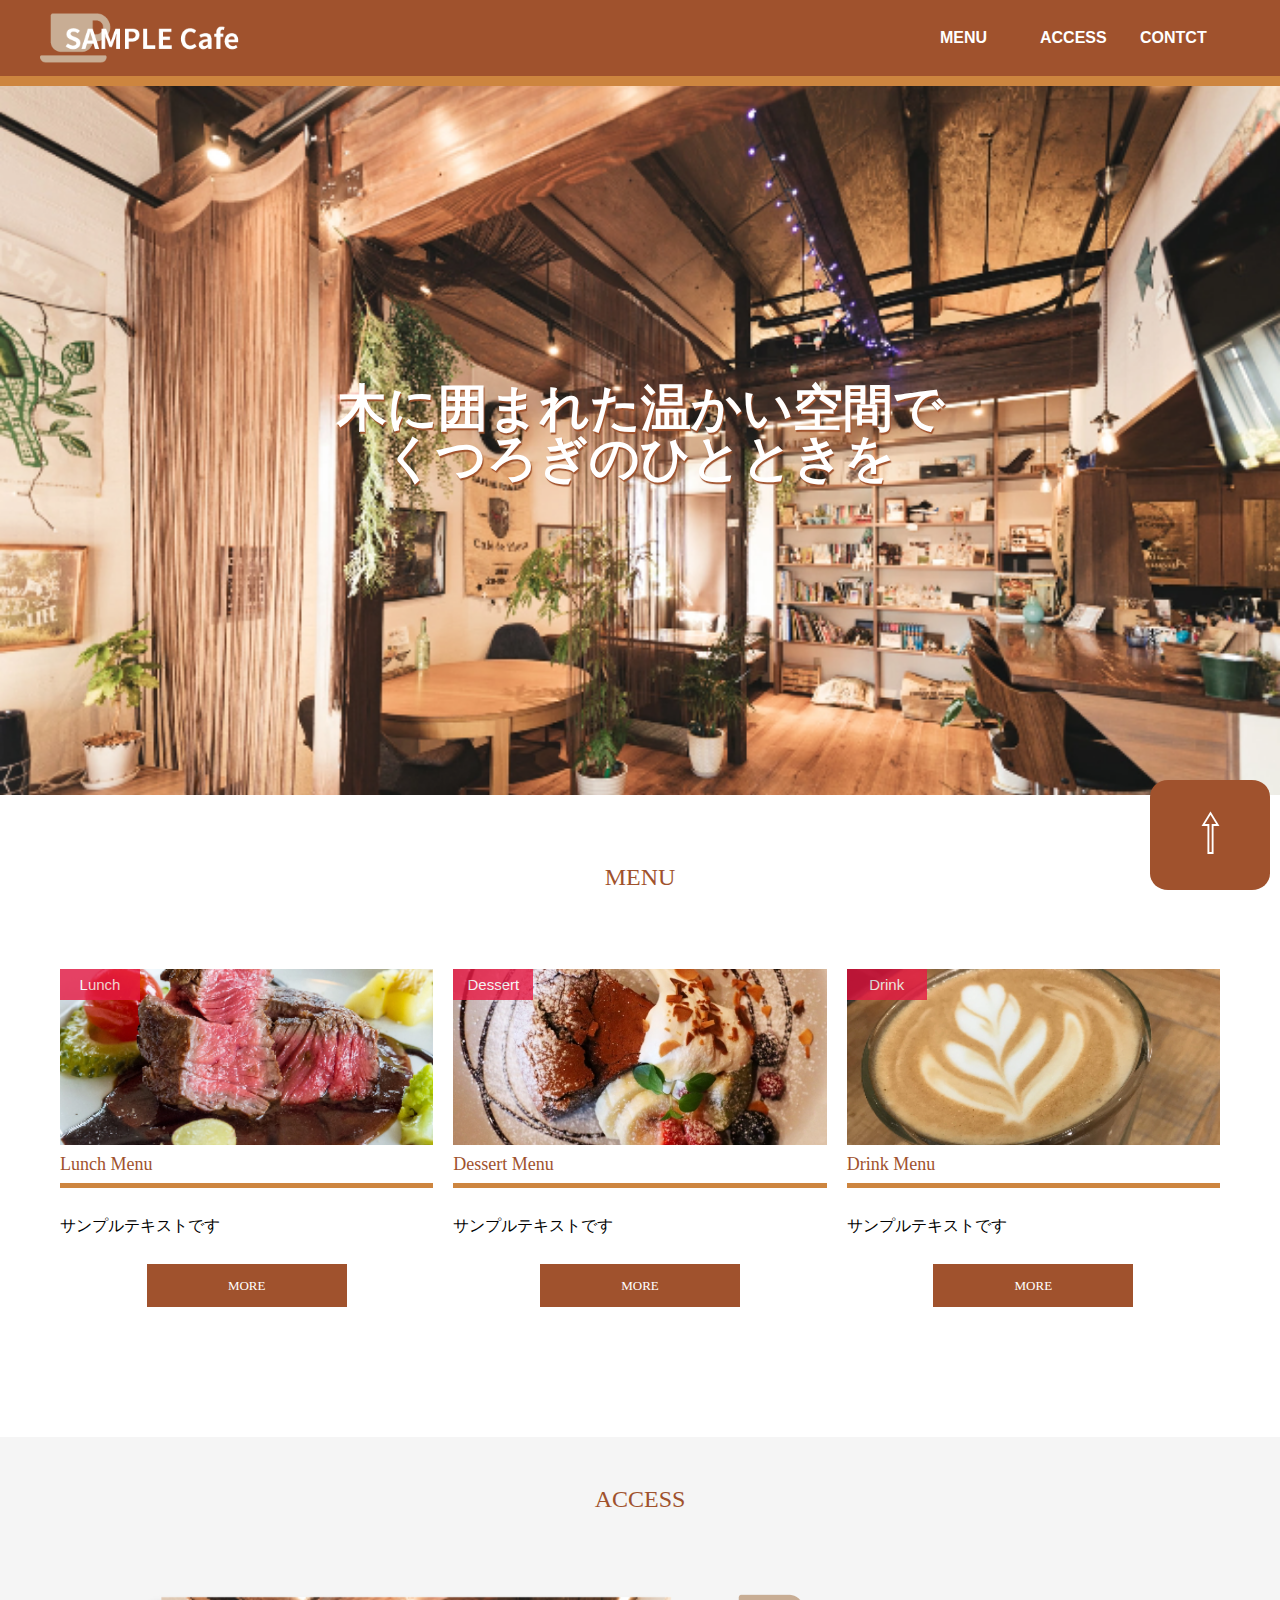
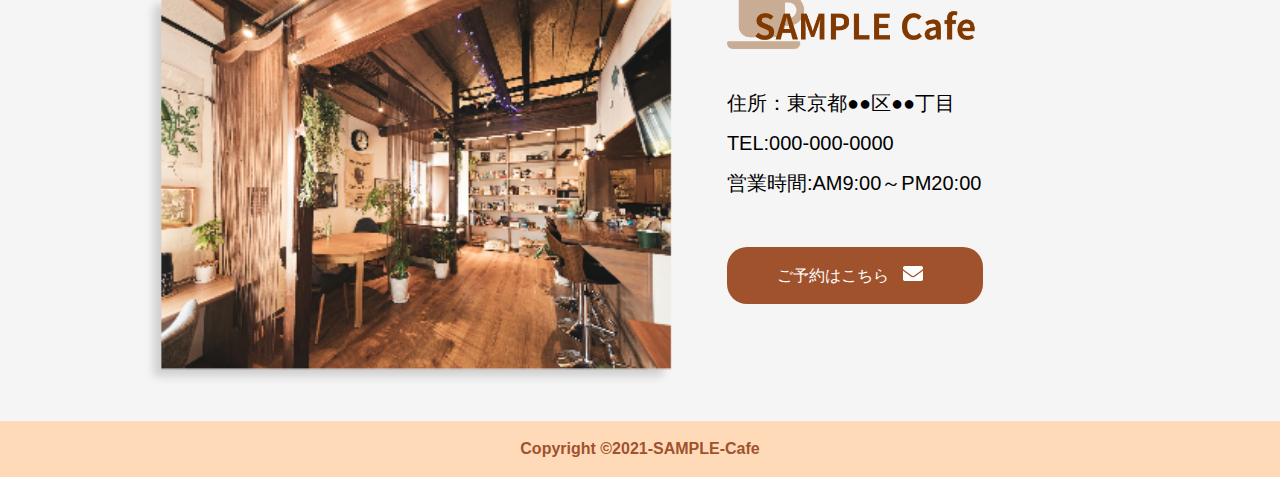
==== index.html @ 3b1fd4d7 "Merge branch 'master' of https://github.com/kiginoki90/test-cafe" ====
<!DOCTYPE html>
<html lang="ja">

<head>
  <meta charset="UTF-8">
  <meta http-equiv="X-UA-Compatible" content="IE=edge">
  <meta name="viewport" content="width=device-width, initial-scale=1.0">
  <title>SAMPLE Cafe</title>
  <link rel="stylesheet" href="reset.css">
  <link rel="stylesheet" href="cafe.css">
</head>

<body>
  <header>
    <div class="wrapper">
      <div class="header-flex">
        <h1><img src="images/header-logo.png" alt=""></h1>

        <nav id="nav-cafe">
          <ul>
            <li>
              <a class="nav-link" href="cafe.html">MENU</a>
            </li>
            <li>
              <a class="nav-link" href="cafe.html">ACCESS</a>
            </li>
            <li>
              <a class="nav-link" href="cafe.html">CONTCT</a>
            </li>
          </ul>
        </nav>


        <div class="openbtn1"><span></span><span></span><span></span></div>

      </div>
    </div>
  </header>


  <main>
    <div id="cafe-main">
      <span>木に囲まれた温かい空間で<br>くつろぎのひとときを</span>
    </div>

    <section>
      <h2>MENU</h2>
      <div id="menu">
        <div class="cafe-menu">
          <div class="menu-label">
            <img class="menu-img" src="images/Lunch.png" alt="Lunch Menu">
            <p>Lunch</p>
          </div>
          <h3>Lunch Menu</h3>
          <p>サンプルテキストです</p>
          <div class="menu-btn">
            <a class="menu-more" href="#">MORE</a>
          </div>
        </div>

        <div class="cafe-menu">
          <div class="menu-label">
            <img class="menu-img" src="images/Dessert.png" alt="Dessert Menu">
            <p>Dessert</p>
          </div>
          <h3>Dessert Menu</h3>
          <p>サンプルテキストです</p>
          <div class="menu-btn">
            <a class="menu-more" href="#">MORE</a>
          </div>
        </div>

        <div class="cafe-menu">
          <div class="menu-label">
            <img class="menu-img" src="images/drink.png" alt="drink menu">
            <p>Drink</p>
          </div>
          <h3>Drink Menu</h3>
          <p>サンプルテキストです</p>
          <div class="menu-btn">
            <a class="menu-more" href="#">MORE</a>
          </div>
        </div>
      </div>
    </section>

    <section id="access">
      <div>
        <h2>ACCESS</h2>

        <div id="access-cafe">

          <img id="access-img" src="images/access-image.png" alt="">

          <div id="access-logo">
            <h3> <img src="images/access-logo.png" alt=""> </h3>
            <address id="access-p">
              住所：東京都●●区●●丁目 <br>
              TEL:000-000-0000 <br>
              営業時間:AM9:00～PM20:00
            </address>
            <div id="access-btn">
              <a id="access-a" href="#">ご予約はこちら <img src="images/mail.png" alt=""></a>
            </div>
          </div>
        </div>


      </div>
    </section>

    <p id="back-btn">&#x21E7;</p>

    <footer>
      <span id="copyright">Copyright &copy;2021-SAMPLE-Cafe</span>
    </footer>
  </main>

  <script src="https://code.jquery.com/jquery-3.4.1.min.js"
    integrity="sha256-CSXorXvZcTkaix6Yvo6HppcZGetbYMGWSFlBw8HfCJo=" crossorigin="anonymous"></script>
  <script src="js/cafe.js"></script>

</body>
</html>
---- cafe.css ----
@charset "UTF-8";
.wrapper {
  max-width: 1200px;
  margin: 0 auto;
}

header {
  position: fixed;
  background-color: #a0522d;
  padding: 10px;
  width: 100%;
  top: 0;
  border-bottom: 10px solid #cd853f;
  z-index: 1000;
  margin: 0;
}
header h1 {
  width: 200px;
}
@media screen and (max-width: 767px) {
  header h1 {
    width: 150px;
    height: auto;
    margin: auto 30px;
  }
}
header #nav-cafe {
  width: 300px;
}
@media screen and (max-width: 767px) {
  header #nav-cafe {
    display: none;
  }
}
header #nav-cafe ul {
  display: flex;
}

.header-flex {
  display: flex;
  justify-content: space-between;
  align-items: center;
}

.openbtn1 {
  display: none;
}
@media screen and (max-width: 767px) {
  .openbtn1 {
    position: relative;
    /*ボタン内側の基点となるためrelativeを指定*/
    background: #a0522d;
    cursor: pointer;
    width: 60px;
    height: 50px;
    border-radius: 5px;
    margin: 0 0 0 auto;
    display: block;
    /*ボタン内側*/
  }
  .openbtn1 span {
    display: inline-block;
    transition: all 0.4s;
    /*アニメーションの設定*/
    position: absolute;
    left: 14px;
    height: 3px;
    border-radius: 2px;
    background: #fff;
    width: 45%;
  }
  .openbtn1 span:nth-of-type(1) {
    top: 15px;
  }
  .openbtn1 span:nth-of-type(2) {
    top: 23px;
  }
  .openbtn1 span:nth-of-type(3) {
    top: 31px;
  }
  .openbtn1.active span:nth-of-type(1) {
    top: 18px;
    left: 18px;
    transform: translateY(6px) rotate(-45deg);
    width: 30%;
  }
  .openbtn1.active span:nth-of-type(2) {
    opacity: 0;
  }
  .openbtn1.active span:nth-of-type(3) {
    top: 30px;
    left: 18px;
    transform: translateY(-6px) rotate(45deg);
    width: 30%;
  }
}

.nav-link {
  text-decoration: none;
  font-size: 16px;
  font-weight: bold;
}

a:hover {
  color: #fff;
  text-decoration: underline;
}

a:link {
  color: #fff;
}

a:visited {
  color: #fff;
}

a:active {
  color: #fff;
}

#cafe-main {
  height: 725px;
  width: 100%;
  background-image: url(images/ogasuta458A7755_TP_V@2x.png);
  background-repeat: no-repeat;
  background-size: cover;
  position: relative;
  margin-top: 70px;
}
@media screen and (max-width: 767px) {
  #cafe-main {
    height: 400px;
  }
}
#cafe-main span {
  font-family: serif;
  font-weight: bold;
  position: absolute;
  top: 50%;
  left: 50%;
  transform: translate(-50%, -50%);
  font-size: 50px;
  color: #fff;
  text-align: center;
  text-shadow: 1px 2px 1px #a0522d;
}
@media screen and (max-width: 767px) {
  #cafe-main span {
    font-size: 30px;
  }
}

h2 {
  text-align: center;
  font-size: 24px;
  margin: 20px auto 80px 0;
  font-family: serif;
  color: #a0522d;
}

section {
  width: 100%;
  padding-bottom: 80px;
  padding-top: 50px;
}
section #menu {
  display: flex;
  flex-direction: row;
  flex-wrap: wrap;
  justify-content: space-between;
  max-width: 1200px;
  margin: 0 auto;
  gap: 20px;
  padding: 0 20px;
}
@media screen and (max-width: 767px) {
  section #menu {
    display: block;
    max-width: 500px;
    margin: 50px auto;
  }
}
section .cafe-menu {
  flex: 1;
  position: relative;
  margin-bottom: 50px;
}
section .cafe-menu .menu-label {
  position: relative;
}
section .cafe-menu .menu-label .menu-img {
  width: 100%;
}
section .cafe-menu .menu-label p {
  position: absolute;
  top: 0;
  left: 0;
  padding: 8px;
  background-color: #E81943;
  color: #fff;
  width: 80px;
  font-size: 15px;
  text-align: center;
  opacity: 0.8;
}
section .cafe-menu h3 {
  color: #a0522d;
  border-bottom: 5px solid #cd853f;
  font-family: serif;
  font-size: 18px;
  padding: 10px 0;
}
section .cafe-menu p {
  padding: 30px 0;
}
section .cafe-menu .menu-btn {
  text-align: center;
}
section .cafe-menu .menu-btn .menu-more {
  background-color: #a0522d;
  font-size: 13px;
  padding: 15px 70px 15px 70px;
  font-family: serif;
  text-decoration: none;
  display: inline-block;
  width: 200px;
}

#access {
  background-color: #f5f5f5;
  padding: 30px;
}
#access #access-cafe {
  display: flex;
  max-width: 1000px;
  margin: 0 auto;
  gap: 50px;
}
@media screen and (max-width: 767px) {
  #access #access-cafe {
    display: block;
    max-width: 500px;
    margin: 0 auto;
  }
}
#access #access-cafe #access-img {
  height: 400px;
  width: auto;
}
@media screen and (max-width: 767px) {
  #access #access-cafe #access-img {
    width: 100%;
  }
}
#access #access-logo img {
  width: 250px;
}
#access #access-logo #access-p {
  text-align: left;
  font-size: 20px;
  line-height: 40px;
  margin-top: 30px;
}
#access #access-logo #access-btn {
  text-align: left;
  margin-top: 60px;
}
@media screen and (max-width: 767px) {
  #access #access-logo #access-btn {
    margin-bottom: 40px;
    width: 100%;
    text-align: center;
  }
}
#access #access-logo #access-btn #access-a {
  padding: 20px 50px 20px 50px;
  background-color: #a0522d;
  border-radius: 20px;
  text-decoration: none;
}
@media screen and (max-width: 767px) {
  #access #access-logo #access-btn #access-a {
    padding: 20px 60px;
  }
}
#access #access-logo #access-btn img {
  width: 20px;
  margin: 0 10px;
}

#back-btn {
  padding: 30px 10px;
  background-color: #a0522d;
  color: #fff;
  text-decoration: none;
  border-radius: 15%;
  font-size: 50px;
  position: fixed;
  bottom: 10px;
  right: 10px;
  text-align: center;
  width: 120px;
  opacity: 1;
  transition-duration: 0.5s;
}
@media screen and (max-width: 767px) {
  #back-btn {
    width: 50px;
    font-size: 20px;
    height: 50px;
    padding: 15px 0 10px 0;
  }
}

footer {
  width: 100%;
  text-align: center;
  padding: 20px;
  background-color: #ffdab9;
}
footer #copyright {
  font-size: 16px;
  color: #a0522d;
  font-weight: bold;
}/*# sourceMappingURL=cafe.css.map */
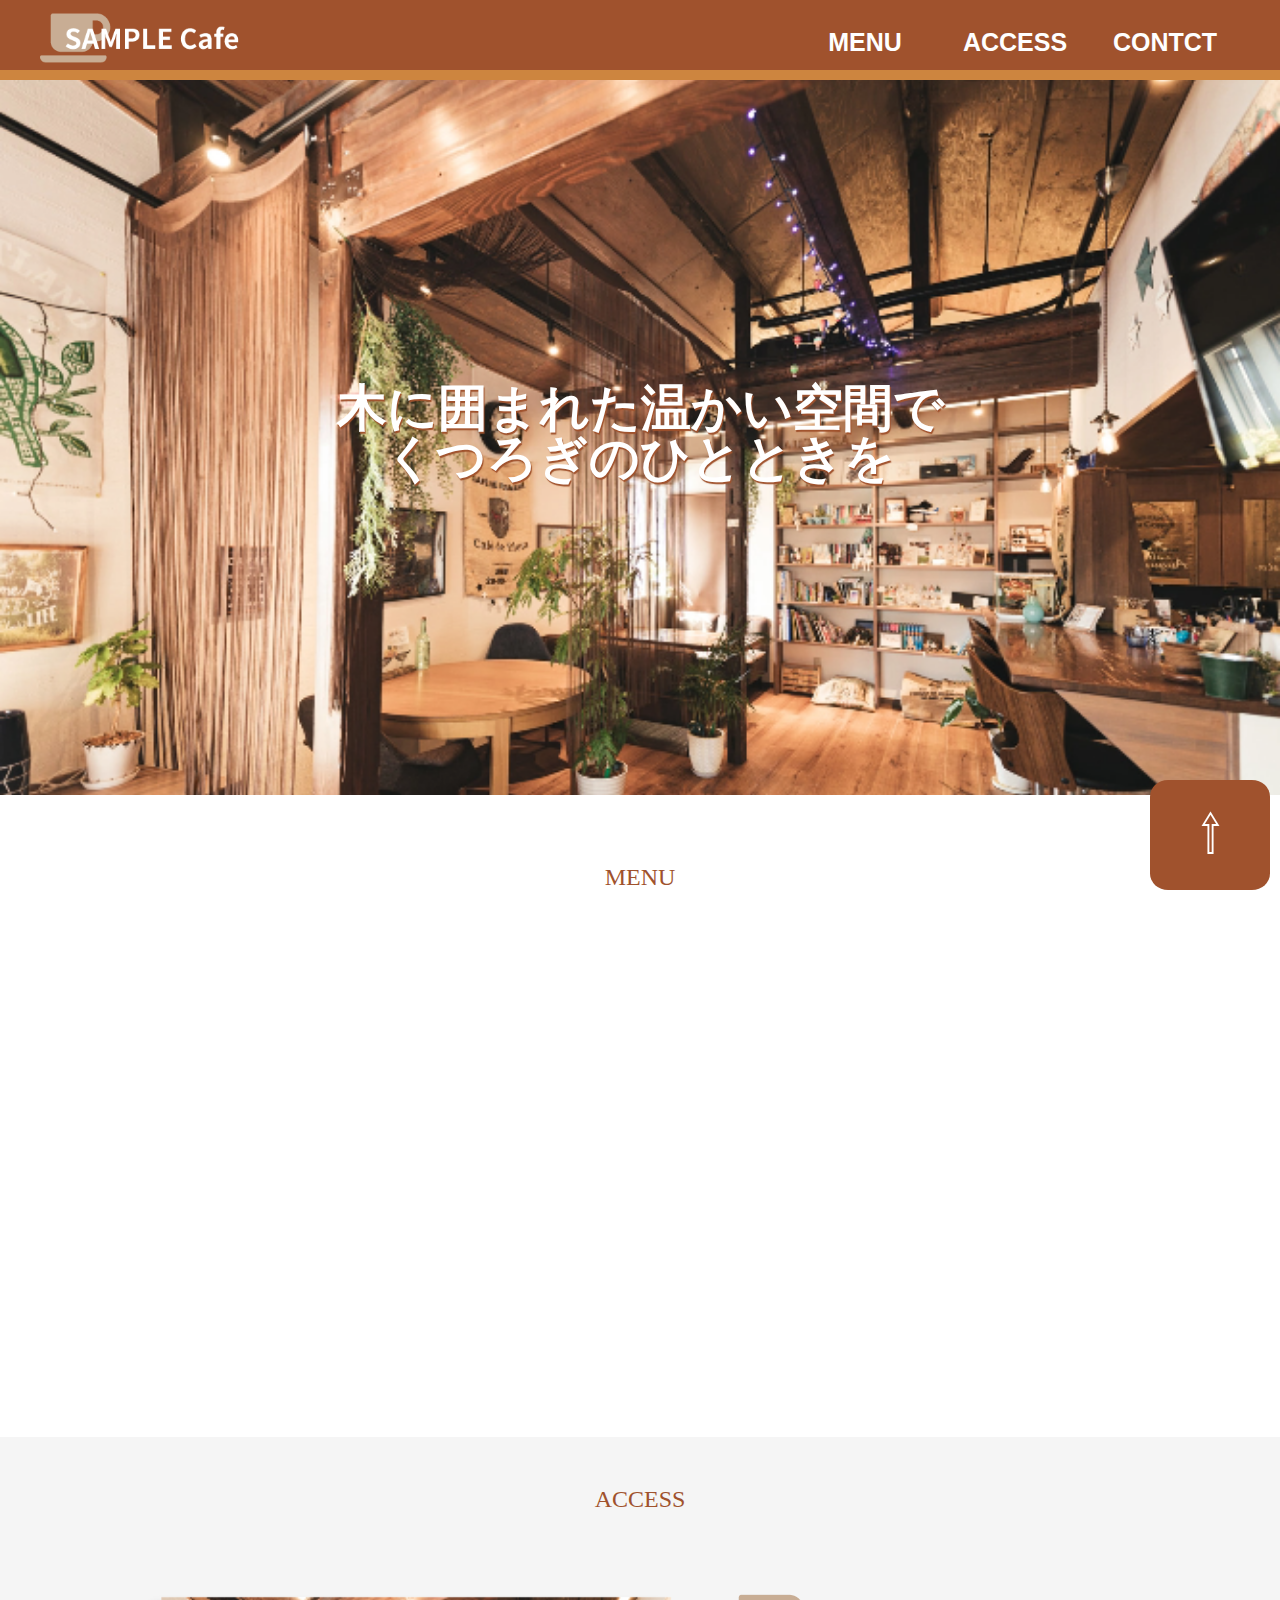
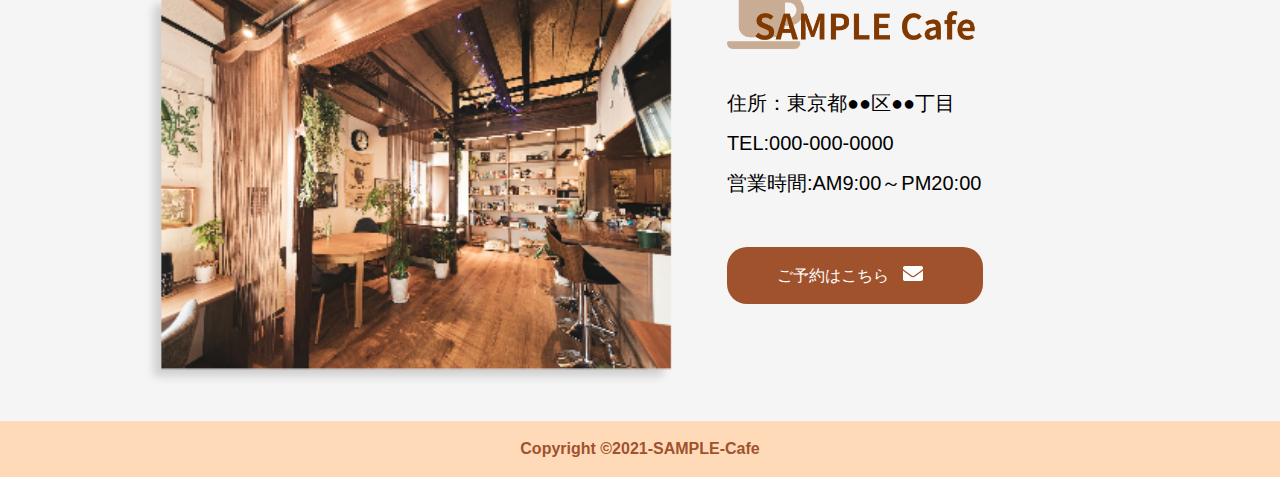
==== commit d34b7a6d: "三回目" ====
--- a/index.html
+++ b/index.html
@@ -8,6 +8,7 @@
   <title>SAMPLE Cafe</title>
   <link rel="stylesheet" href="reset.css">
   <link rel="stylesheet" href="cafe.css">
+  <link href="https://unpkg.com/aos@2.3.1/dist/aos.css" rel="stylesheet">
 </head>
 
 <body>
@@ -16,16 +17,16 @@
       <div class="header-flex">
         <h1><img src="images/header-logo.png" alt=""></h1>
 
-        <nav id="nav-cafe">
+        <nav class="nav_cafe">
           <ul>
             <li>
-              <a class="nav-link" href="cafe.html">MENU</a>
+              <a class="nav-link" href="#title-menu">MENU</a>
             </li>
             <li>
-              <a class="nav-link" href="cafe.html">ACCESS</a>
+              <a class="nav-link" href="#access">ACCESS</a>
             </li>
             <li>
-              <a class="nav-link" href="cafe.html">CONTCT</a>
+              <a class="nav-link" href="#access">CONTCT</a>
             </li>
           </ul>
         </nav>
@@ -40,13 +41,13 @@
 
   <main>
     <div id="cafe-main">
-      <span>木に囲まれた温かい空間で<br>くつろぎのひとときを</span>
+      <span data-aos="fade-up">木に囲まれた温かい空間で<br>くつろぎのひとときを</span>
     </div>
 
     <section>
-      <h2>MENU</h2>
-      <div id="menu">
-        <div class="cafe-menu">
+      <h2 id="title-menu">MENU</h2>
+      <div  id="menu">
+        <div data-aos="fade-up" class="cafe-menu">
           <div class="menu-label">
             <img class="menu-img" src="images/Lunch.png" alt="Lunch Menu">
             <p>Lunch</p>
@@ -58,7 +59,7 @@
           </div>
         </div>
 
-        <div class="cafe-menu">
+        <div data-aos="fade-up" class="cafe-menu">
           <div class="menu-label">
             <img class="menu-img" src="images/Dessert.png" alt="Dessert Menu">
             <p>Dessert</p>
@@ -70,7 +71,7 @@
           </div>
         </div>
 
-        <div class="cafe-menu">
+        <div data-aos="fade-up" class="cafe-menu">
           <div class="menu-label">
             <img class="menu-img" src="images/drink.png" alt="drink menu">
             <p>Drink</p>
@@ -119,6 +120,10 @@
   <script src="https://code.jquery.com/jquery-3.4.1.min.js"
     integrity="sha256-CSXorXvZcTkaix6Yvo6HppcZGetbYMGWSFlBw8HfCJo=" crossorigin="anonymous"></script>
   <script src="js/cafe.js"></script>
+  <script src="https://unpkg.com/aos@2.3.1/dist/aos.js"></script>
+  <script>
+    AOS.init();
+  </script>
 
 </body>
 </html>
--- a/cafe.css
+++ b/cafe.css
@@ -13,33 +13,71 @@
   border-bottom: 10px solid #cd853f;
   z-index: 1000;
   margin: 0;
-}
-header h1 {
-  width: 200px;
-}
-@media screen and (max-width: 767px) {
-  header h1 {
-    width: 150px;
-    height: auto;
-    margin: auto 30px;
-  }
-}
-header #nav-cafe {
-  width: 300px;
-}
-@media screen and (max-width: 767px) {
-  header #nav-cafe {
+  height: 80px;
+}
+header .nav_cafe {
+  height: 60px;
+  text-align: center;
+}
+@media screen and (max-width: 767px) {
+  header .nav_cafe {
     display: none;
-  }
-}
-header #nav-cafe ul {
+    width: 100%;
+    height: 500px;
+    background-color: #a0522d;
+    opacity: 0.9;
+  }
+  header .nav_cafe.open {
+    display: block;
+  }
+}
+header .nav_cafe ul {
+  width: 100%;
   display: flex;
+  justify-content: flex-end;
+}
+@media screen and (max-width: 767px) {
+  header .nav_cafe ul {
+    display: block;
+    position: absolute;
+    top: 60px;
+  }
+}
+header .nav_cafe ul li {
+  width: 150px;
+}
+@media screen and (max-width: 767px) {
+  header .nav_cafe ul li {
+    padding: 30px;
+    width: 100%;
+    text-align: right;
+    padding-right: 100px;
+  }
+}
+header .nav_cafe ul li a {
+  font-size: 25px;
 }
 
 .header-flex {
   display: flex;
   justify-content: space-between;
   align-items: center;
+  width: 100%;
+  height: 100px;
+}
+.header-flex h1 {
+  width: 200px;
+  z-index: 900;
+  position: absolute;
+  top: 10px;
+}
+@media screen and (max-width: 767px) {
+  .header-flex h1 {
+    width: 100px;
+    position: absolute;
+    top: 20px;
+    left: 20px;
+  }
 }
 
 .openbtn1 {
@@ -56,6 +94,9 @@
     border-radius: 5px;
     margin: 0 0 0 auto;
     display: block;
+    position: absolute;
+    top: 10px;
+    right: 10px;
     /*ボタン内側*/
   }
   .openbtn1 span {
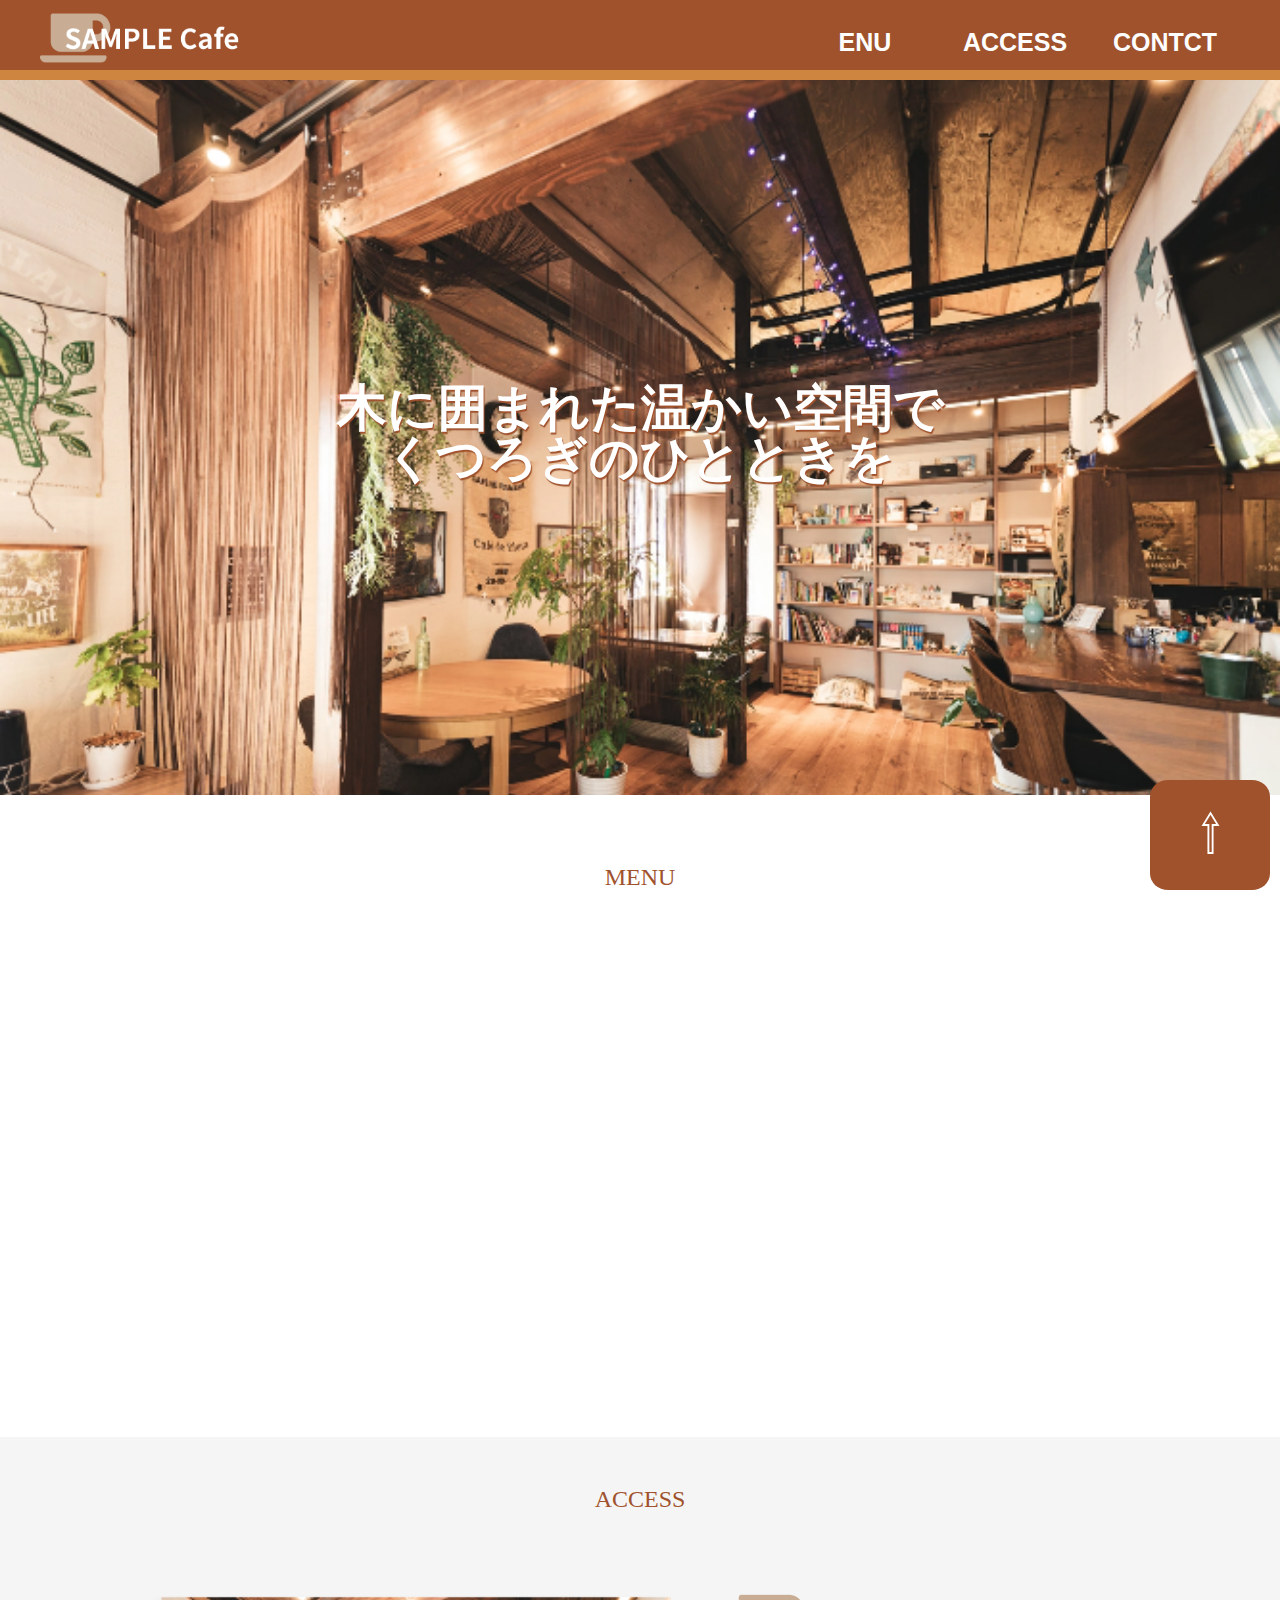
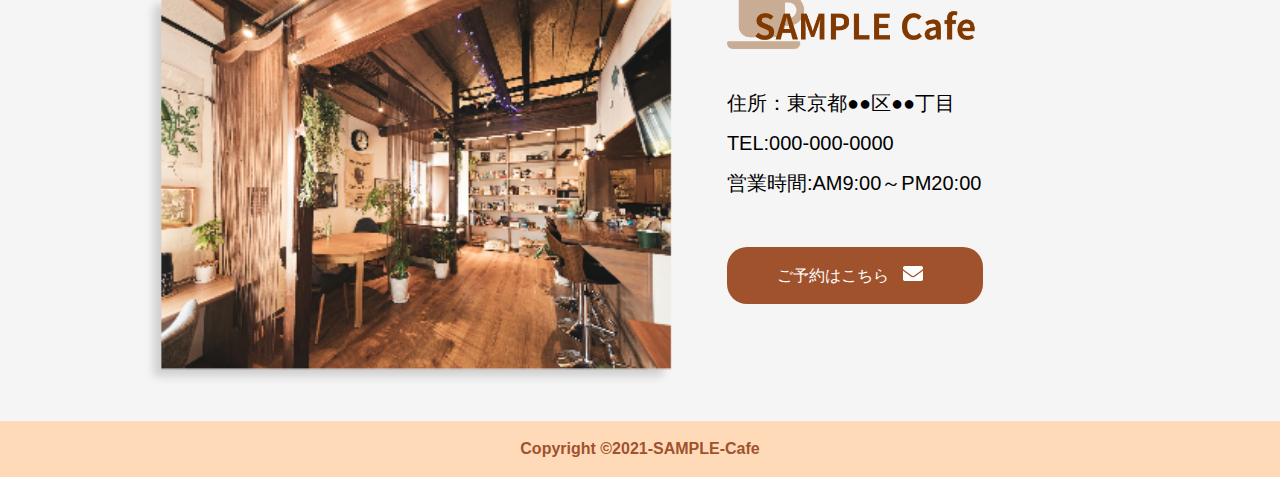
==== commit fd40c569: "11/27" ====
--- a/index.html
+++ b/index.html
@@ -20,7 +20,7 @@
         <nav class="nav_cafe">
           <ul>
             <li>
-              <a class="nav-link" href="#title-menu">MENU</a>
+              <a class="nav-link" href="#title-menu">ENU</a>
             </li>
             <li>
               <a class="nav-link" href="#access">ACCESS</a>
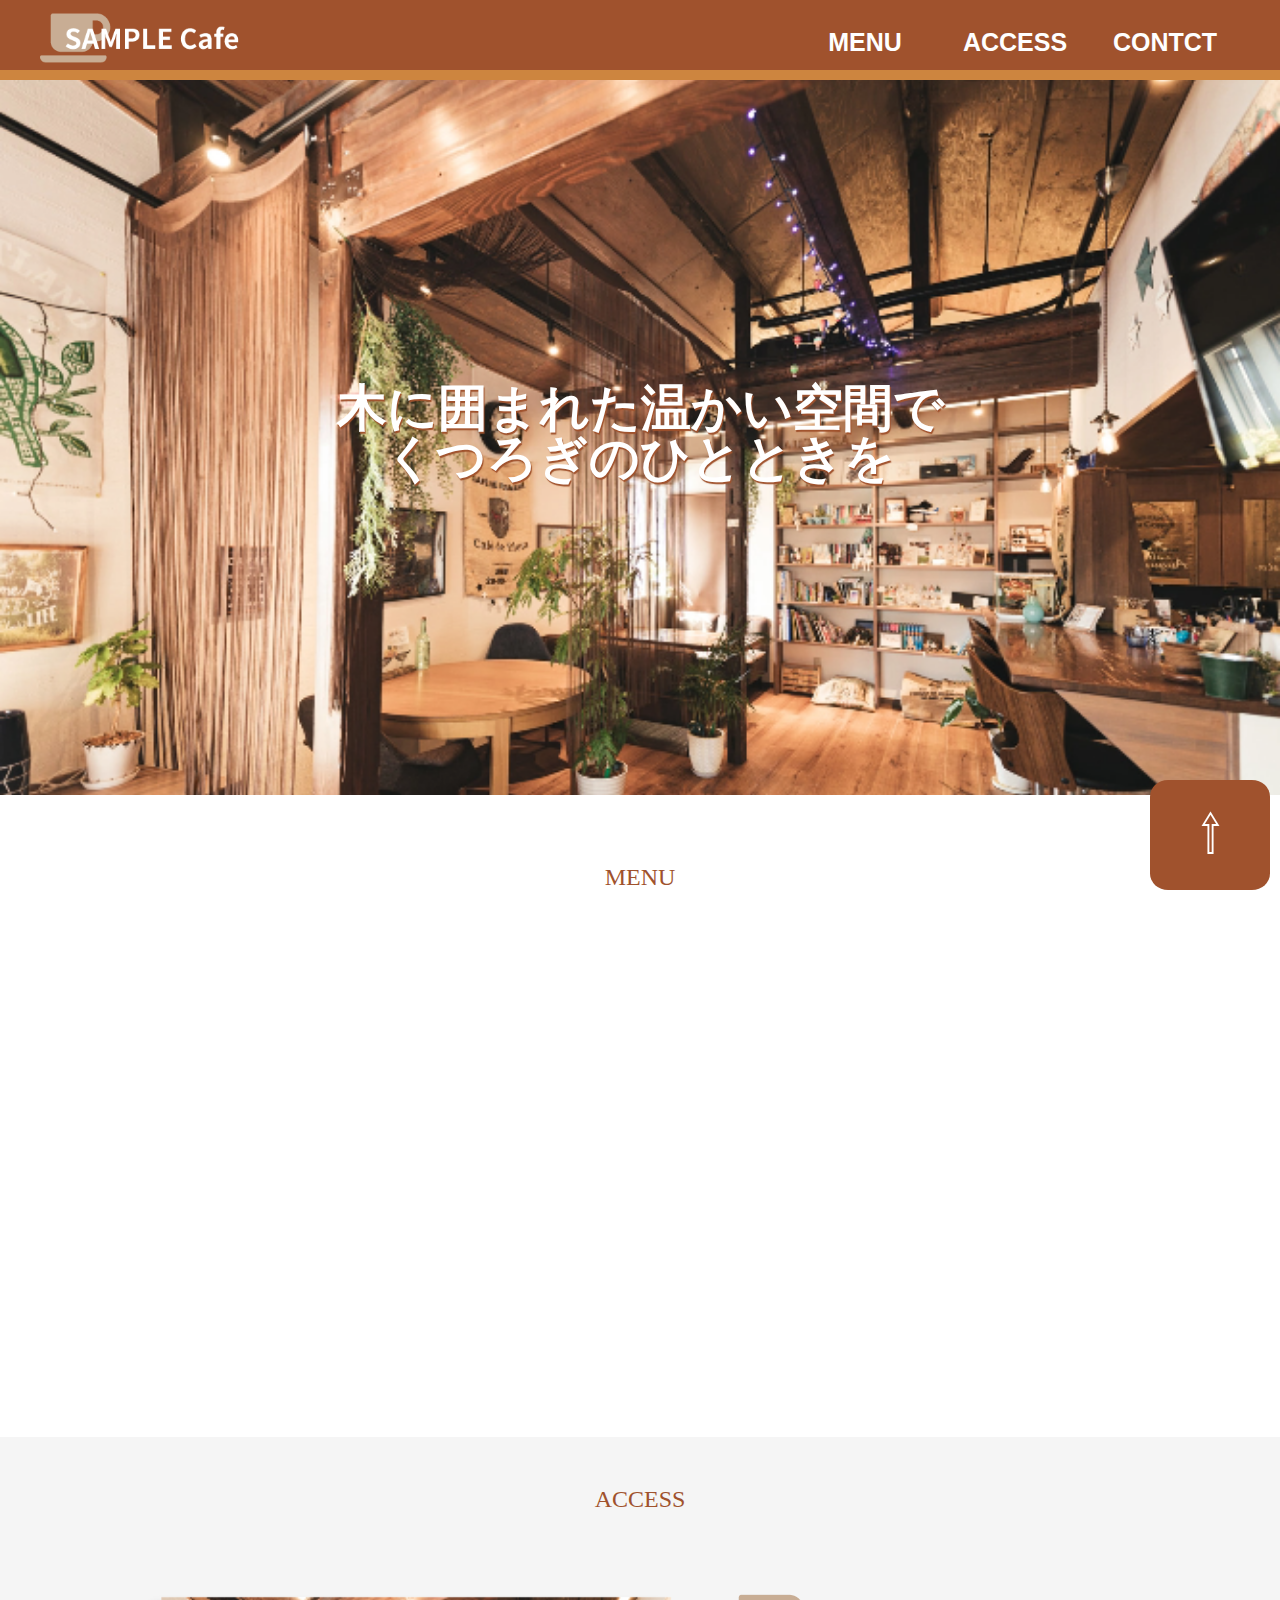
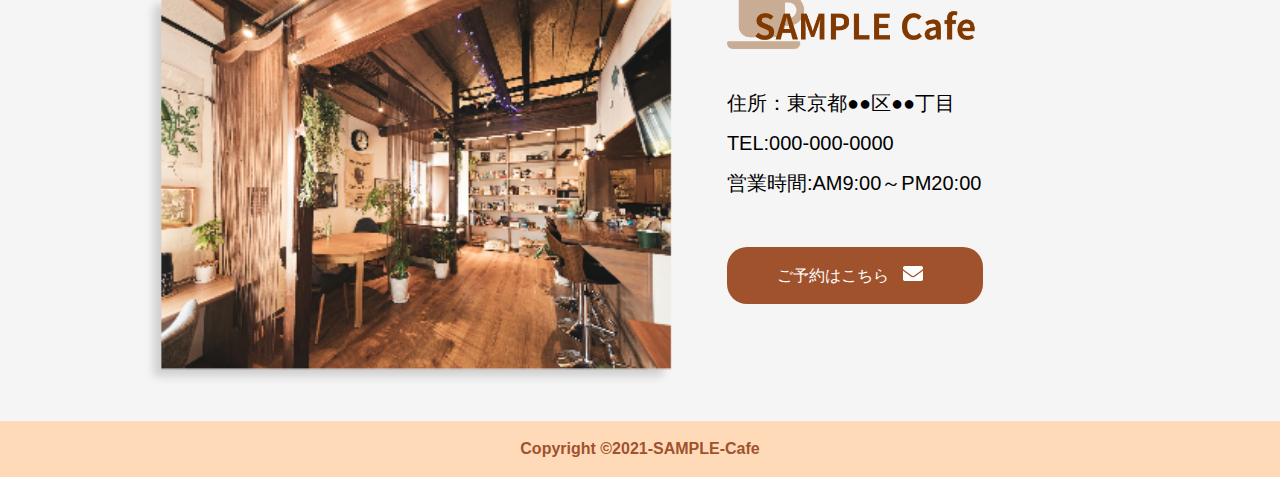
==== commit c7c71736: "11/27" ====
--- a/index.html
+++ b/index.html
@@ -20,7 +20,7 @@
         <nav class="nav_cafe">
           <ul>
             <li>
-              <a class="nav-link" href="#title-menu">ENU</a>
+              <a class="nav-link" href="#title-menu">MENU</a>
             </li>
             <li>
               <a class="nav-link" href="#access">ACCESS</a>
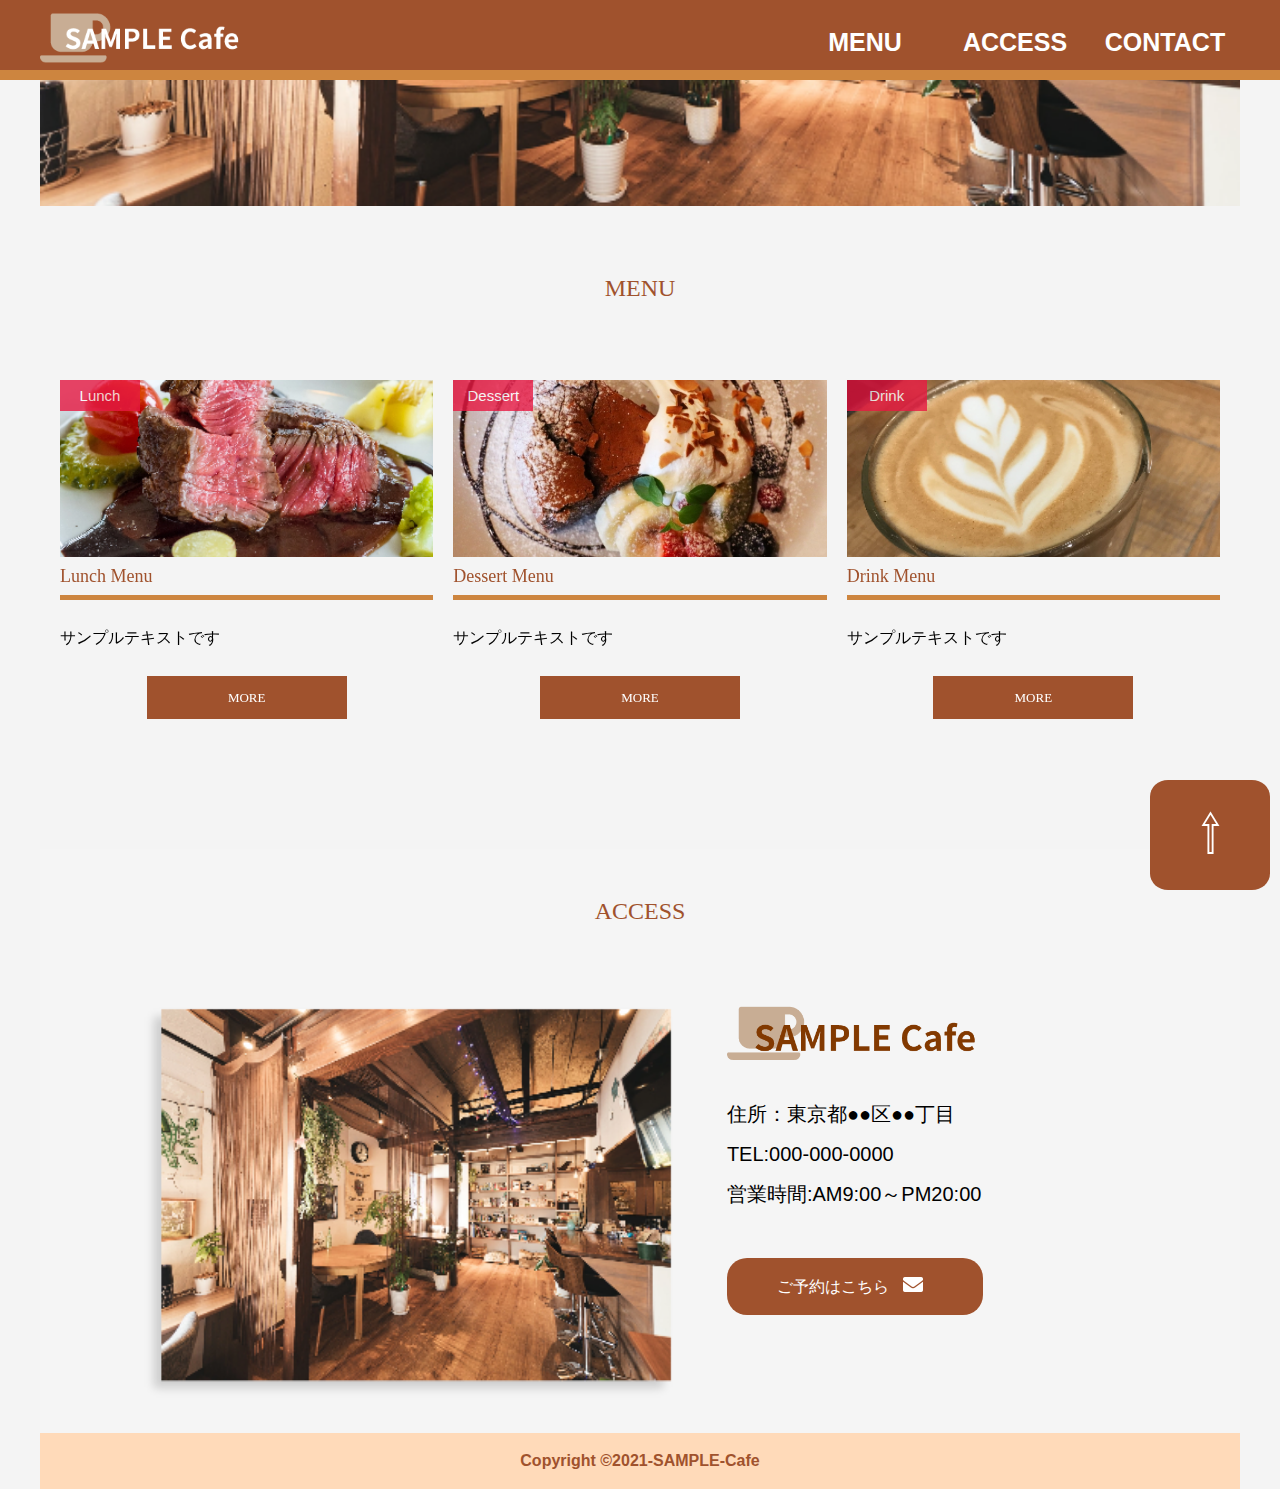
==== commit 9cd634b8: "11/27" ====
--- a/index.html
+++ b/index.html
@@ -11,7 +11,6 @@
   <link href="https://unpkg.com/aos@2.3.1/dist/aos.css" rel="stylesheet">
 </head>
 
-<body>
   <header>
     <div class="wrapper">
       <div class="header-flex">
@@ -26,7 +25,7 @@
               <a class="nav-link" href="#access">ACCESS</a>
             </li>
             <li>
-              <a class="nav-link" href="#access">CONTCT</a>
+              <a class="nav-link" href="contact.tml">CONTACT</a>
             </li>
           </ul>
         </nav>
@@ -101,7 +100,7 @@
               営業時間:AM9:00～PM20:00
             </address>
             <div id="access-btn">
-              <a id="access-a" href="#">ご予約はこちら <img src="images/mail.png" alt=""></a>
+              <a id="access-a" href="contact.html">ご予約はこちら <img src="images/mail.png" alt=""></a>
             </div>
           </div>
         </div>
--- a/cafe.css
+++ b/cafe.css
@@ -363,4 +363,46 @@
   font-size: 16px;
   color: #a0522d;
   font-weight: bold;
+}
+
+body {
+  font-family: Arial, sans-serif;
+  background-color: #f4f4f4;
+  margin: 0;
+  padding: 0;
+  display: flex;
+  justify-content: center;
+  align-items: center;
+  height: 100vh;
+}
+
+form {
+  background-color: #fff;
+  padding: 20px;
+  border-radius: 8px;
+  box-shadow: 0 0 10px rgba(0, 0, 0, 0.1);
+}
+
+label {
+  display: block;
+  margin-bottom: 8px;
+}
+
+input, textarea {
+  width: 100%;
+  padding: 8px;
+  margin-bottom: 16px;
+  box-sizing: border-box;
+  border: 1px solid #ccc;
+  border-radius: 4px;
+}
+
+button {
+  background-color: #4caf50;
+  color: #fff;
+  padding: 10px 20px;
+  border: none;
+  border-radius: 4px;
+  cursor: pointer;
+  font-size: 16px;
 }/*# sourceMappingURL=cafe.css.map */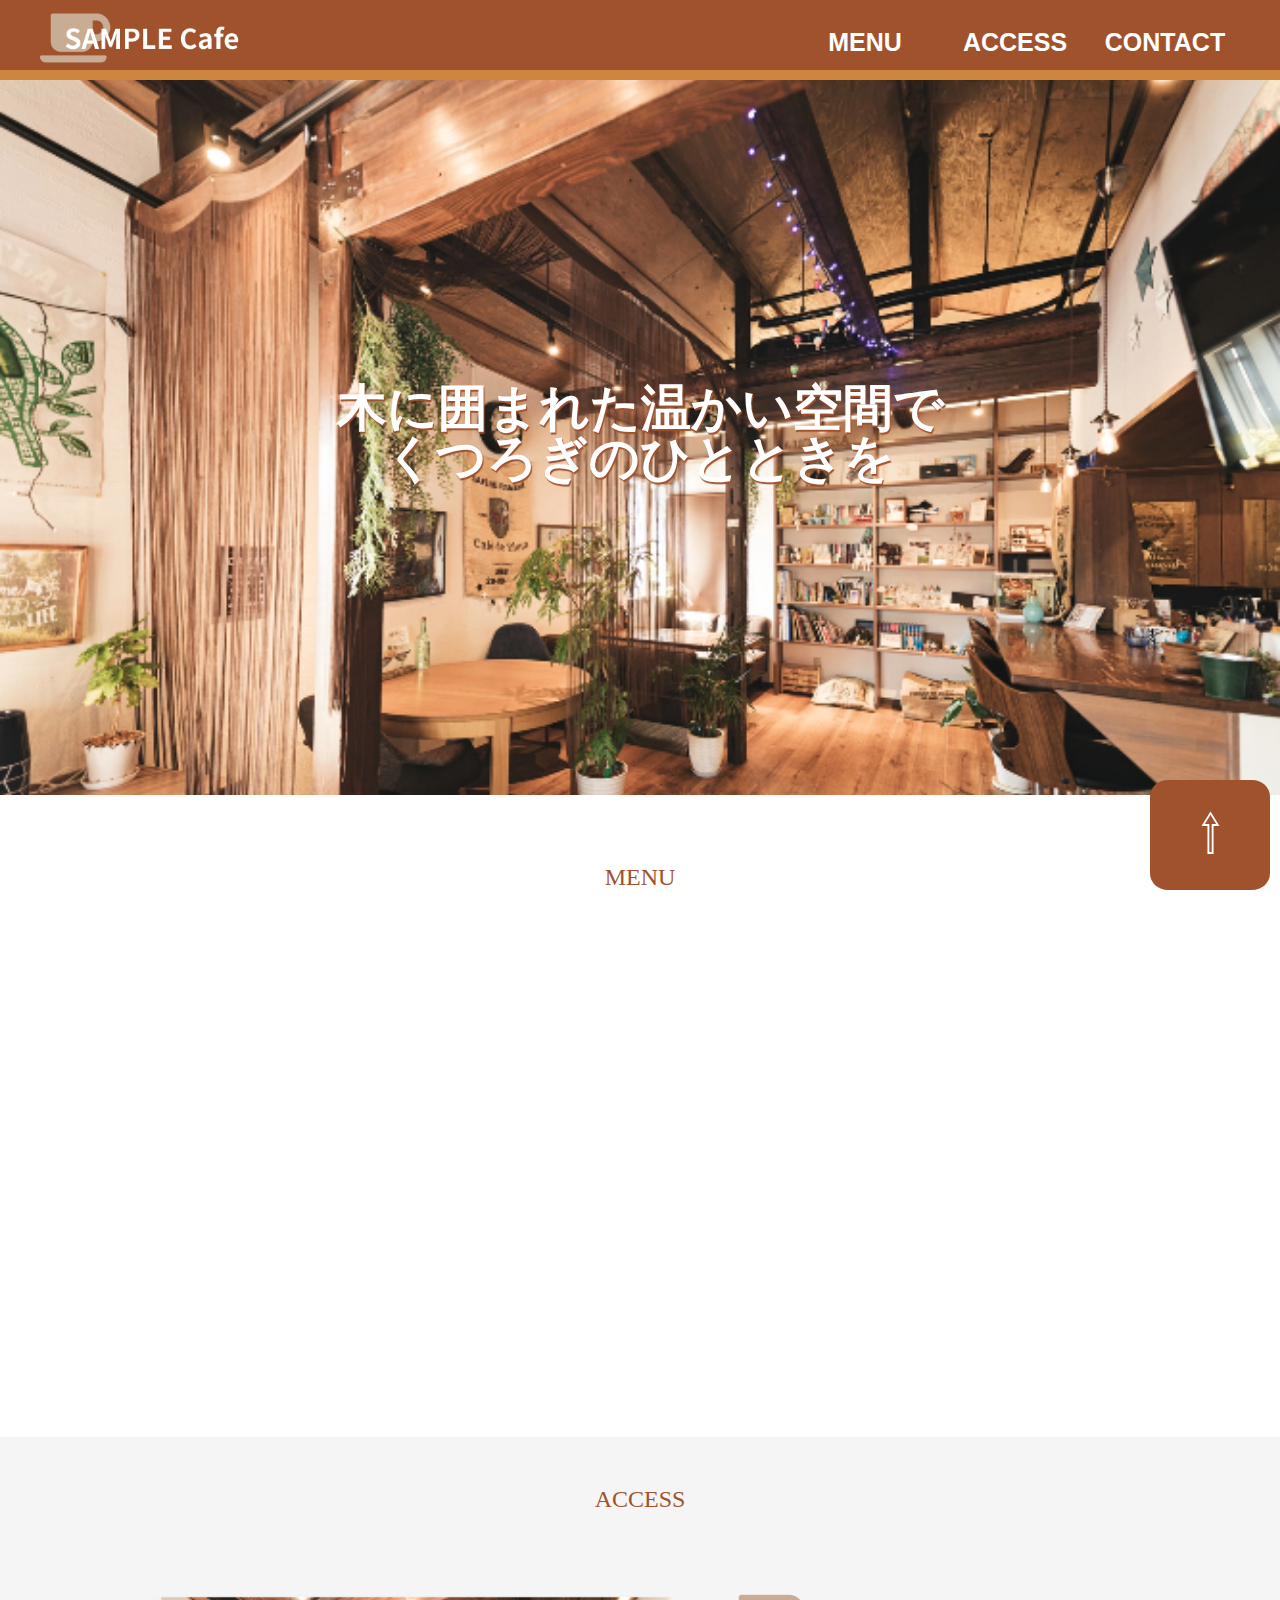
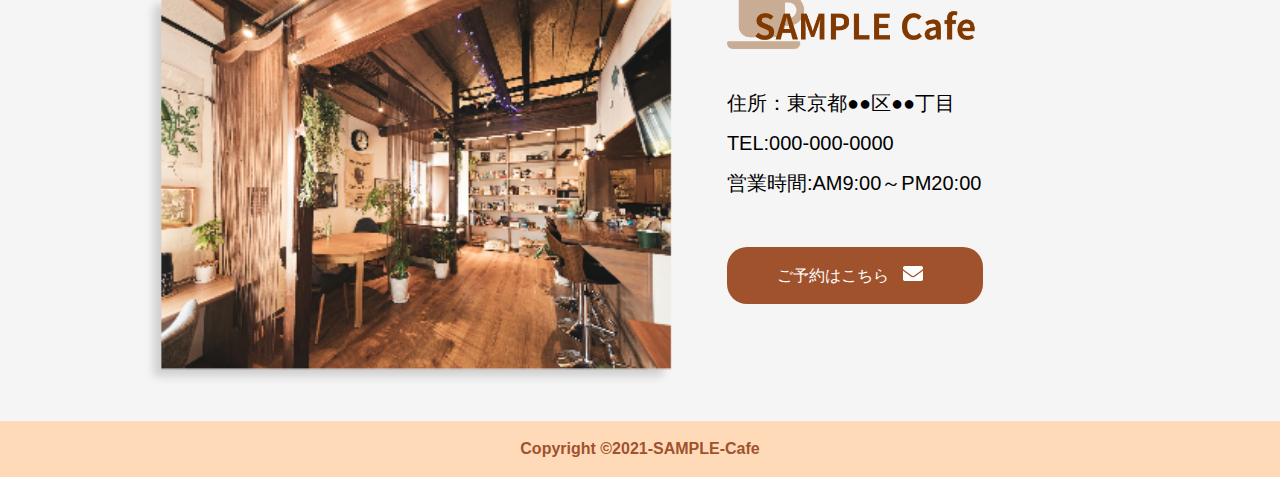
==== commit c6e824c1: "11/27" ====
--- a/index.html
+++ b/index.html
@@ -25,7 +25,7 @@
               <a class="nav-link" href="#access">ACCESS</a>
             </li>
             <li>
-              <a class="nav-link" href="contact.tml">CONTACT</a>
+              <a class="nav-link" href="contact.html">CONTACT</a>
             </li>
           </ul>
         </nav>
@@ -124,5 +124,4 @@
     AOS.init();
   </script>
 
-</body>
 </html>
--- a/cafe.css
+++ b/cafe.css
@@ -365,17 +365,6 @@
   font-weight: bold;
 }
 
-body {
-  font-family: Arial, sans-serif;
-  background-color: #f4f4f4;
-  margin: 0;
-  padding: 0;
-  display: flex;
-  justify-content: center;
-  align-items: center;
-  height: 100vh;
-}
-
 form {
   background-color: #fff;
   padding: 20px;
